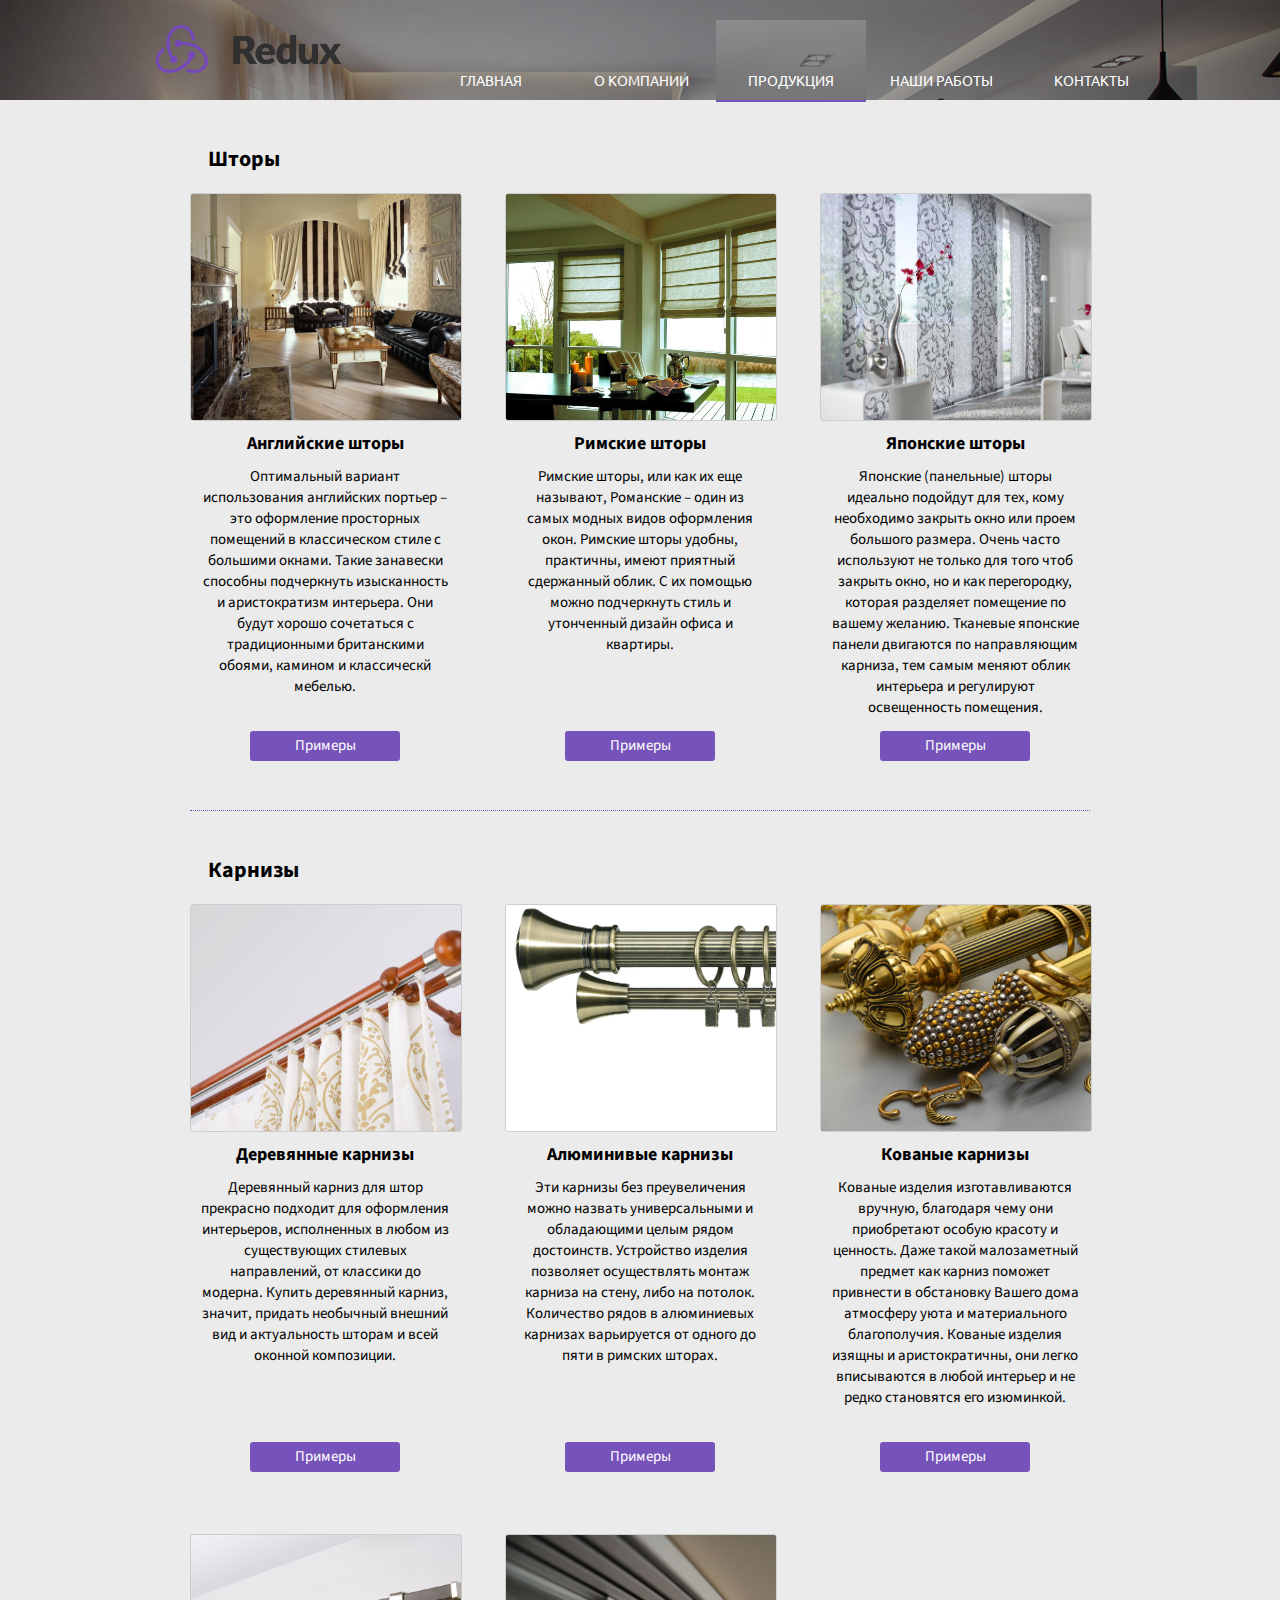
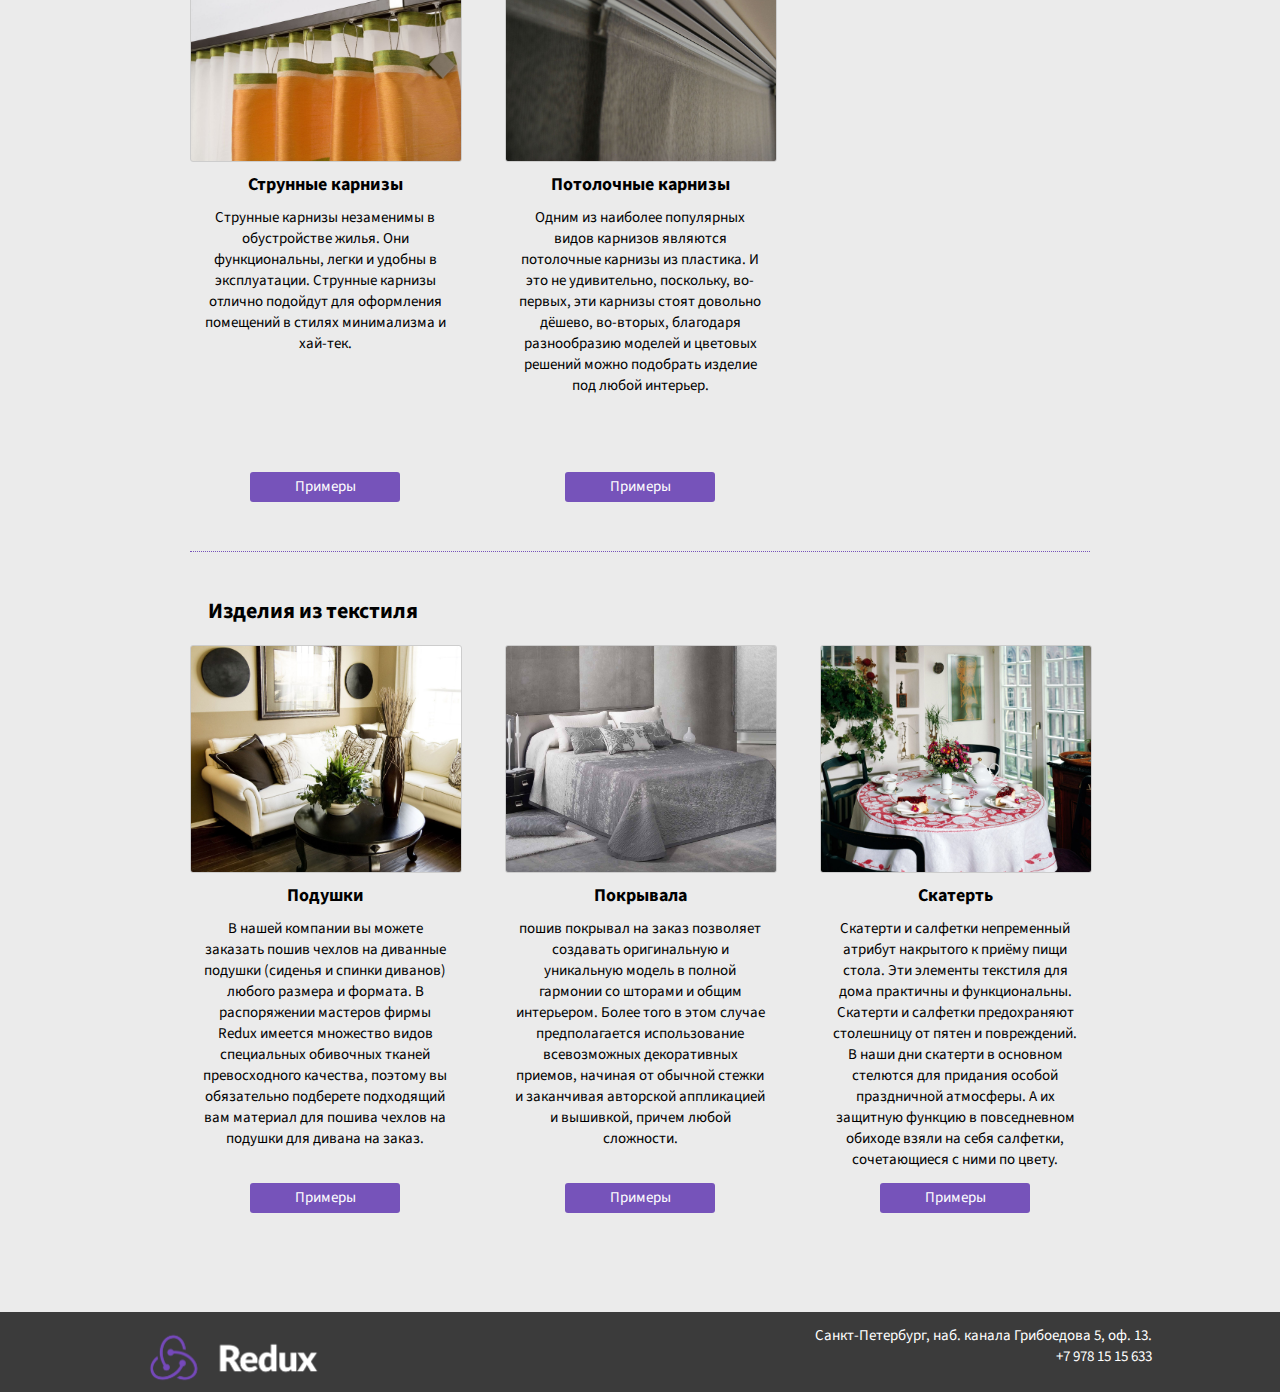
==== Production.html @ b360a22a "commit" ====
<!DOCTYPE html>
<html lang="en">
<head>
    <meta charset="UTF-8">
    <meta http-equiv="Content-type" content="text/html; charset=utf-8">
    <meta http-equiv="X-UA-Compatible" content="IE=Edge">

    <script type="text/javascript">
        <!--//<![CDATA[
        function w_h(){
            var getw_h = document.getElementById("w_h");
            if (getw_h != null || getw_h != undefined) {
                width=document.body.parentElement.clientWidth;
                height=document.body.parentElement.clientHeight;
                getw_h.innerHTML =  " "+width+"  &#215; "+ ""+height+"";
            } else {
                return false;
            }
        };
        window.onresize = function(){
            var getw_h = document.getElementById("w_h");

            if (getw_h != null || getw_h != undefined) {
                width=document.body.parentElement.clientWidth;
                height=document.body.parentElement.clientHeight;
                getw_h.innerHTML =  " "+width+"  &#215; "+ ""+height+"";
            } else {
                return false;
            }
        };
        $(document).ready(function(){
            w_h();
        })
        //]]>-->
    </script>

    <title>Redux</title>

    <link href="CSS/Style.css" rel="stylesheet">
    <link href="CSS/StyleProduction.css" rel="stylesheet">

    <link href="https://fonts.googleapis.com/css?family=Ubuntu" rel="stylesheet">
    <link href="https://fonts.googleapis.com/css?family=Source+Sans+Pro" rel="stylesheet">

    <link rel="icon" href="image/man.ico" type="images/x-icon">
</head>
<body class="bodyProduction">

<div class="headerProduction">
    <div class="headerfonProduction">


        <div class="logo"></div>
        <div class="menu">
            <ul class="main-menu">
                <li><a href="index.html">Главная</a></li>
                <li><a href="About.html">О компании</a></li>
                <li><a id="production" href="Production.html">Продукция</a></li>
                <li><a href="Work.html">Наши работы</a></li>
                <li><a href="Contact.html">Контакты</a></li>
            </ul>
        </div>
    </div>

</div>
<div class="contentProduction">

<div class="curtains">
    <h1>Шторы</h1>
    <div class="curtainsElem ">
        <div class="curtainsElemImg" style="background-image: url(image/english.jpg)"></div>
        <div class="curtainsElemText">
            <h2>Английские шторы</h2>
            <p>Оптимальный вариант использования английских портьер – это оформление просторных помещений в классическом стиле с большими окнами. Такие занавески способны подчеркнуть изысканность и аристократизм интерьера. Они будут хорошо сочетаться с традиционными британскими обоями, камином и классическй мебелью.</p>
            <a href="About.html"></a>
        </div>
        <div class="curtainsElemHref"><a class="button" href="Work.html#englishcurtains"> Примеры</a></div>
    </div>
    <div class="curtainsElem">
        <div class="curtainsElemImg" style="background-image: url(image/rome.jpg)"></div>
        <div class="curtainsElemText">
            <h2>Римские шторы</h2>
            <p>Римские шторы, или как их еще называют, Романские – один из самых модных видов оформления окон. Римские шторы удобны, практичны, имеют приятный сдержанный облик. С их помощью можно подчеркнуть стиль и утонченный дизайн офиса и квартиры.</p>
        </div>
        <div class="curtainsElemHref"><a class="button" href="Work.html#romecurtains"> Примеры</a></div>
    </div>
    <div class="curtainsElem">
        <div class="curtainsElemImg" style="background-image: url(image/japan.jpg)"></div>
        <div class="curtainsElemText">
            <h2>Японские шторы</h2>
            <p>Японские (панельные) шторы идеально подойдут для тех, кому необходимо закрыть окно или проем большого размера. Очень часто используют не только для того чтоб закрыть окно, но и как перегородку, которая разделяет помещение по вашему желанию. Тканевые японские панели двигаются по направляющим карниза, тем самым меняют облик интерьера и регулируют освещенность помещения.</p>
        </div>
        <div class="curtainsElemHref"><input type="button" class="button" value="Примеры" ></div>
    </div>
</div>
<div class="border"></div>
    <div class="curtains" style="margin-bottom: 0">
        <h1>Карнизы</h1>
        <div class="curtainsElem">
            <div class="curtainsElemImg" style="background-image: url(image/wood.jpg)"></div>
            <div class="curtainsElemText">
                <h2>Деревянные карнизы</h2>
                <p>Деревянный карниз для штор прекрасно подходит для оформления интерьеров, исполненных в любом из существующих стилевых направлений, от классики до модерна. Купить деревянный карниз, значит, придать необычный внешний вид и актуальность шторам и всей оконной композиции.</p>
                <a href="About.html"></a>
            </div>
            <div class="curtainsElemHref"><input type="button" class="button" value="Примеры" ></div>
        </div>
        <div class="curtainsElem">
            <div class="curtainsElemImg" style="background-image: url(image/Al.jpg)"></div>
            <div class="curtainsElemText">
                <h2>Алюминивые карнизы</h2>
                <p>Эти карнизы без преувеличения можно назвать универсальными и обладающими целым рядом достоинств. Устройство изделия позволяет осуществлять монтаж карниза на стену, либо на потолок. Количество рядов в алюминиевых карнизах варьируется от одного до пяти в римских шторах.</p>
            </div>
            <div class="curtainsElemHref"><input type="button" class="button" value="Примеры" ></div>
        </div>
        <div class="curtainsElem">
            <div class="curtainsElemImg" style="background-image: url(image/worught.jpg)"></div>
            <div class="curtainsElemText">
                <h2>Кованые карнизы</h2>
                <p>Кованые изделия изготавливаются вручную, благодаря чему они приобретают особую красоту и ценность. Даже такой малозаметный предмет как карниз поможет привнести в обстановку Вашего дома атмосферу уюта и материального благополучия. Кованые изделия изящны и аристократичны, они легко вписываются в любой интерьер и не редко становятся его изюминкой.</p>
            </div>
            <div class="curtainsElemHref"><input type="button" class="button" value="Примеры" ></div>
        </div>
    </div>
    <div class="curtains" style="margin-top: 0">
        <div class="curtainsElem">
            <div class="curtainsElemImg" style="background-image: url(image/string.jpg)"></div>
            <div class="curtainsElemText">
                <h2>Струнные карнизы</h2>
                <p>Струнные карнизы незаменимы в обустройстве жилья. Они функциональны, легки и удобны в эксплуатации. Струнные карнизы отлично подойдут для оформления помещений в стилях минимализма и хай-тек.</p>
                <a href="About.html"></a>
            </div>
            <div class="curtainsElemHref"><input type="button" class="button" value="Примеры" ></div>
        </div>
        <div class="curtainsElem">
            <div class="curtainsElemImg" style="background-image: url(image/roof.jpg)"></div>
            <div class="curtainsElemText">
                <h2>Потолочные карнизы</h2>
                <p>Одним из наиболее популярных видов карнизов являются потолочные карнизы из пластика. И это не удивительно, поскольку, во-первых, эти карнизы стоят довольно дёшево, во-вторых, благодаря разнообразию моделей и цветовых решений можно подобрать изделие под любой интерьер.</p>
            </div>
            <div class="curtainsElemHref"><input type="button" class="button" value="Примеры" ></div>
        </div>
        <div class="curtainsElem">

        </div>
    </div>
    <div class="border"></div>
    <div class="curtains" style="margin-bottom: 0">
        <h1 style="padding-right: 50%">Изделия из текстиля</h1>
        <div class="curtainsElem">
            <div class="curtainsElemImg" style="background-image: url(image/pillow.jpg)"></div>
            <div class="curtainsElemText">
                <h2>Подушки</h2>
                <p>В нашей компании вы можете заказать пошив чехлов на диванные подушки (сиденья и спинки диванов) любого размера и формата. В распоряжении мастеров фирмы Redux имеется множество видов специальных обивочных тканей превосходного качества, поэтому вы обязательно подберете подходящий вам материал для пошива чехлов на подушки для дивана на заказ.</p>
                <a href="About.html"></a>
            </div>
            <div class="curtainsElemHref"><input type="button" class="button" value="Примеры" ></div>
        </div>
        <div class="curtainsElem">
            <div class="curtainsElemImg" style="background-image: url(image/bedspread.jpg)"></div>
            <div class="curtainsElemText">
                <h2>Покрывала</h2>
                <p>пошив покрывал на заказ позволяет создавать оригинальную и уникальную модель в полной гармонии со шторами и общим интерьером. Более того в этом случае предполагается использование всевозможных декоративных приемов, начиная от обычной стежки и заканчивая авторской аппликацией и вышивкой, причем любой сложности.</p>
            </div>
            <div class="curtainsElemHref"><input type="button" class="button" value="Примеры" ></div>
        </div>
        <div class="curtainsElem">
            <div class="curtainsElemImg" style="background-image: url(image/tablecloth.jpg)"></div>
            <div class="curtainsElemText">
                <h2>Скатерть</h2>
                <p>Скатерти и салфетки непременный атрибут накрытого к приёму пищи стола. Эти элементы текстиля для дома практичны и функциональны. Скатерти и салфетки предохраняют столешницу от пятен и повреждений. В наши дни скатерти в основном стелются для придания особой праздничной атмосферы. А их защитную функцию в повседневном обиходе взяли на себя салфетки, сочетающиеся с ними по цвету.</p>
            </div>
            <div class="curtainsElemHref"><input type="button" class="button" value="Примеры" ></div>
        </div>
    </div>

</div>
<div class="footerProduction">

        <div class="logofooter"></div>
        <div class="address">Санкт-Петербург, наб. канала Грибоедова 5, оф. 13.<br>+7 978 15 15 633</div>



</div>
</body>
</html>
---- CSS/Style.css ----
/*БОДИ*/
.w_h{position:fixed;top:10%;right:2px;background:rgba(255,255,255,0.70);font-size:12px;padding:2px;z-index: 5}

    body {
        margin: 0;
        height: auto;
        font-family: 'Source Sans Pro', sans-serif;
    }

    /*ХЕДЕР*/
    .header {
        display: flex;
        flex-direction: column;
        justify-content: flex-start;
        align-items: stretch;
        height: 650px;
        width: 100%;
        min-width: 900px;
        background-image: url(../image/headerfon.jpg);
        background-size: 100% 100%;
        background-repeat: no-repeat;
    }

    .fonopacity {
        height: 150px;
        background-color: black;
        opacity: 0.4;
        position: absolute;
        width: 100%;
    }

    .headerfon {
        height: 100px;
        display: flex;
        flex-direction: row;
        justify-content: center;
        align-items: stretch;
            background-color: rgba(0, 0, 0, 0.41);
    }

    .logo {
        background-image: url(../image/logo.png);
        background-size: 250px 100px;
        background-repeat: no-repeat;
        background-position: center;
        height: 100%;
        width: 25%;
        min-width: 200px;
    }

    /*ХЕДЕР МЕНЮ*/
    .menu {
        display: flex;
        flex-direction: row;
        justify-content: flex-start;
        align-items: flex-end;
        height: 100%;
        width: 60%;
        min-width: 700px;
    }

    .main-menu {
        font-size: 14px;
        font-family: 'Ubuntu', sans-serif;
        margin: 0;
        padding: 0;
        list-style: none;
        height: 100%;
        width: 100%;
        text-transform: uppercase;
        display: flex;
        flex-direction: row;
        justify-content: flex-start;
        align-items: flex-end;
    }

    .main-menu > li {
        position: relative;
        display: inline-block;
        width: 150px;
        height: 80%;
        text-align: center;
    }

    .main-menu a {
        text-decoration: none;
        display: block;
        color: white;
        height: 100%;
        margin: 0 auto;
        line-height: 120px;
    }

    .main-menu a:hover {
        height: 100%;
        border-bottom: solid 2px rgba(118,83,186,1);
        background-color: rgba(175, 175, 175, 0.4);
        background-image: -webkit-linear-gradient(top, rgba(0, 0, 0, 0), rgba(0, 0, 0, 0.2));
        background-image: -moz-linear-gradient(top, rgba(0, 0, 0, 0), rgba(0, 0, 0, 0.2));
        background-image: -o-linear-gradient(top, rgba(0, 0, 0, 0), rgba(0, 0, 0, 0.2));
        background-image: -ms-linear-gradient(top, rgba(0, 0, 0, 0), rgba(0, 0, 0, 0.2));
        background-image: linear-gradient(top, rgba(0, 0, 0, 0), rgba(0, 0, 0, 0.2));
        -webkit-transition: background-color 1.5s ease;
        -moz-transition: background-color 1.5s ease;
        -o-transition: background-color 1.5s ease;
        -ms-transition: background-color 1.5s ease;
        transition: background-color 1.5s ease;
    }

    .main-menu .sub-menu {
        position: absolute;
        display: none;
        width: 180px;
        margin-right: -5px;
        padding: 0;
        list-style: none;
        text-transform: capitalize;
        font-size: 20px;
    }

    .main-menu > li:hover .sub-menu {
        display: block;
        background-color: rgba(0, 0, 0, 0.4);
    }

    #mainpage {
        border-bottom: solid 2px rgba(118,83,186,1);;
        background-color: rgba(175, 175, 175, 0.4);
        background-image: -webkit-linear-gradient(top, rgba(0, 0, 0, 0), rgba(0, 0, 0, 0.2));
        background-image: -moz-linear-gradient(top, rgba(0, 0, 0, 0), rgba(0, 0, 0, 0.2));
        background-image: -o-linear-gradient(top, rgba(0, 0, 0, 0), rgba(0, 0, 0, 0.2));
        background-image: -ms-linear-gradient(top, rgba(0, 0, 0, 0), rgba(0, 0, 0, 0.2));
        background-image: linear-gradient(top, rgba(0, 0, 0, 0), rgba(0, 0, 0, 0.2));
    }

    #about {
        border-bottom: solid 2px rgba(118,83,186,1);;
        background-color: rgba(175, 175, 175, 0.4);
        background-image: -webkit-linear-gradient(top, rgba(0, 0, 0, 0), rgba(0, 0, 0, 0.2));
        background-image: -moz-linear-gradient(top, rgba(0, 0, 0, 0), rgba(0, 0, 0, 0.2));
        background-image: -o-linear-gradient(top, rgba(0, 0, 0, 0), rgba(0, 0, 0, 0.2));
        background-image: -ms-linear-gradient(top, rgba(0, 0, 0, 0), rgba(0, 0, 0, 0.2));
        background-image: linear-gradient(top, rgba(0, 0, 0, 0), rgba(0, 0, 0, 0.2));
    }

    #work {
        border-bottom: solid 2px rgba(118,83,186,1);;
        background-color: rgba(175, 175, 175, 0.4);
        background-image: -webkit-linear-gradient(top, rgba(0, 0, 0, 0), rgba(0, 0, 0, 0.2));
        background-image: -moz-linear-gradient(top, rgba(0, 0, 0, 0), rgba(0, 0, 0, 0.2));
        background-image: -o-linear-gradient(top, rgba(0, 0, 0, 0), rgba(0, 0, 0, 0.2));
        background-image: -ms-linear-gradient(top, rgba(0, 0, 0, 0), rgba(0, 0, 0, 0.2));
        background-image: linear-gradient(top, rgba(0, 0, 0, 0), rgba(0, 0, 0, 0.2));
    }

    #production {
        border-bottom: solid 2px rgba(118,83,186,1);;
        background-color: rgba(175, 175, 175, 0.4);
        background-image: -webkit-linear-gradient(top, rgba(0, 0, 0, 0), rgba(0, 0, 0, 0.2));
        background-image: -moz-linear-gradient(top, rgba(0, 0, 0, 0), rgba(0, 0, 0, 0.2));
        background-image: -o-linear-gradient(top, rgba(0, 0, 0, 0), rgba(0, 0, 0, 0.2));
        background-image: -ms-linear-gradient(top, rgba(0, 0, 0, 0), rgba(0, 0, 0, 0.2));
        background-image: linear-gradient(top, rgba(0, 0, 0, 0), rgba(0, 0, 0, 0.2));
    }

    #contact {
        border-bottom: solid 2px rgba(118,83,186,1);;
        background-color: rgba(175, 175, 175, 0.4);
        background-image: -webkit-linear-gradient(top, rgba(0, 0, 0, 0), rgba(0, 0, 0, 0.2));
        background-image: -moz-linear-gradient(top, rgba(0, 0, 0, 0), rgba(0, 0, 0, 0.2));
        background-image: -o-linear-gradient(top, rgba(0, 0, 0, 0), rgba(0, 0, 0, 0.2));
        background-image: -ms-linear-gradient(top, rgba(0, 0, 0, 0), rgba(0, 0, 0, 0.2));
        background-image: linear-gradient(top, rgba(0, 0, 0, 0), rgba(0, 0, 0, 0.2));
    }

    /*КОНТЕНТ МАИНПАГЕ*/
    .content {
        display: flex;
        flex-direction: column;
        justify-content: flex-start;
        align-items: center;
        height: 55%;
        width: 100%;
        min-width: 900px;
        background-color: #ebebeb;
        padding-bottom: 100px;
    }

    .head {
        color: black;
        width: 900px;
        text-align: left;
        margin-top: 1%;
        margin-bottom: 1%;
        font-size: 22px;
        font-weight: bold;

    }

    .image {
        background-image: url(../image/content.jpg);
        width: 900px;
        height: 200px;
        background-size: cover;
        border: solid 0.5px #cdcdcd;
        border-radius: 3px;
    }

    .frame {
        width: 900px;
        background-color: rgb(255, 255, 255);
        border: solid 0.5px #cdcdcd;
        border-radius: 3px;
        margin-top: 2%;
    }

    .text {
        padding: 18px;
        font-size: 15px;
        font-family: 'Source Sans Pro', sans-serif;

    }

    .button {
        margin-top: 1%;
        border-radius: 3px;
        width: 48%;
        display: flex;
        flex-direction: row;
        justify-content: center;
        align-items: center;
        height: 4%;

    }

    input {
        padding: 8px;
        width: 170%;
        margin-left: -40%;
        background-color: rgba(118,83,186,1);;
        border: none;
        color: white;
        font-size: 16px;
    }

    a input:hover {
        background-color: rgba(0, 0, 0, 0.71);

    }

    /*ФУТЕР*/
    .footer {
        background-color: rgba(0, 0, 0, 0.77);
        height: 80px;
        width: 100%;
        min-width: 900px;
        display: flex;
        flex-direction: row;
        justify-content: space-between;
        align-items: flex-start;
        font-size: 15px;
        color: white;
    }

    .address {
        padding-top: 1%;
        margin-right: 10%;
        text-align: right;
    }

    .logofooter {
        background-image: url(../image/logofooter.png);
        background-size: cover;
        width: 225px;
        height: 100%;
        margin-left: 10%;
    }
---- CSS/StyleProduction.css ----
/*БОДИ*/
.bodyProduction {
    margin: 0;
    height: auto !important;
    max-height: 2000px;
    min-width: 900px;
    font-family: 'Source Sans Pro', sans-serif;
}

/*ХЕДЕР*/
.headerProduction {
    display: flex;
    flex-direction: column;
    justify-content: flex-start;
    align-items: stretch;
    height: 100px;
    width: 100%;
    background-image: url(../image/headerfon.jpg);
    background-size: 100%;
    background-repeat: no-repeat;
}
.headerfonProduction {
    height: 100%;
    display: flex;
    flex-direction: row;
    justify-content: center;
    align-items: stretch;
    background-color: rgba(0, 0, 0, 0.41);
}
/*КОНТЕНТ*/
.contentProduction{
    height: 81.6%;
    display: flex;
    flex-direction:column;
    justify-content: center;
    align-items: center;
    background-color: #ebebeb;
    padding-bottom: 100px;
}
h1{
    padding-left: 2%;
    padding-right: 84%;
    padding-bottom: 5px;
    margin: 0;
    font-size: 22px;
}
h2{
    font-size: 18px;
    text-align: left;
}
.curtains{
    display: flex;
    flex-wrap: wrap;
    flex-direction: row;
    justify-content: space-between;
    align-items: flex-end;
    width: 900px;
    height: 630px;
    margin-bottom: 50px;
    margin-top: 30px;
}
.curtainsElem{
    display: flex;
    flex-direction: column;
    justify-content: center;
    align-items: stretch;
    width: 30%;
    height: 90%;
}
.curtainsElemHref>input{
    width: 150px;
    height: 30px;
    margin: 0 !important;
    padding: 0 !important;
    background-color: rgba(118,83,186,1);
}
.curtainsElemImg{
    width: 100%;
    height: 40%;
    background-size: cover;
    border: solid 0.5px #cdcdcd;
    border-radius: 3px;

}
.curtainsElemText{
    width: 100%;
    height: 55%;
    font-size: 15px;
    font-family: 'Source Sans Pro', sans-serif;
    display: flex;
    flex-direction: column;
    justify-content: flex-start;
    align-items: center;

}
.curtainsElemText>p{
    padding: 0 10px;
    margin: 0;
    text-align: center;

}
.curtainsElemText>h2{
    padding: 10px 10px;
    margin: 0;
}
.curtainsElemHref{
    display: flex;
    flex-direction: row;
    justify-content: center;
    align-items: center;
    width: 100%;
    height: 5%;

}
.border{
    width: 900px;
    border-bottom: 0.5px dotted rgba(118,83,186,1);
}
.button{
    width: 150px;
    height: 30px;
    margin: 0 !important;
    padding: 0 !important;
    background-color: rgba(118,83,186,1);
    color: white;
    font-size: 15px;
    text-decoration: none;
    font-family: 'Source Sans Pro', sans-serif;

}
/*ФУУТЕР*/
.footerProduction{
    background-color: rgba(0, 0, 0, 0.77);
    height: 80px;
    width: 100%;
    display: flex;
    flex-direction: row;
    justify-content: space-between;
    align-items: flex-start;
    font-size: 15px ;
    color: white;
}
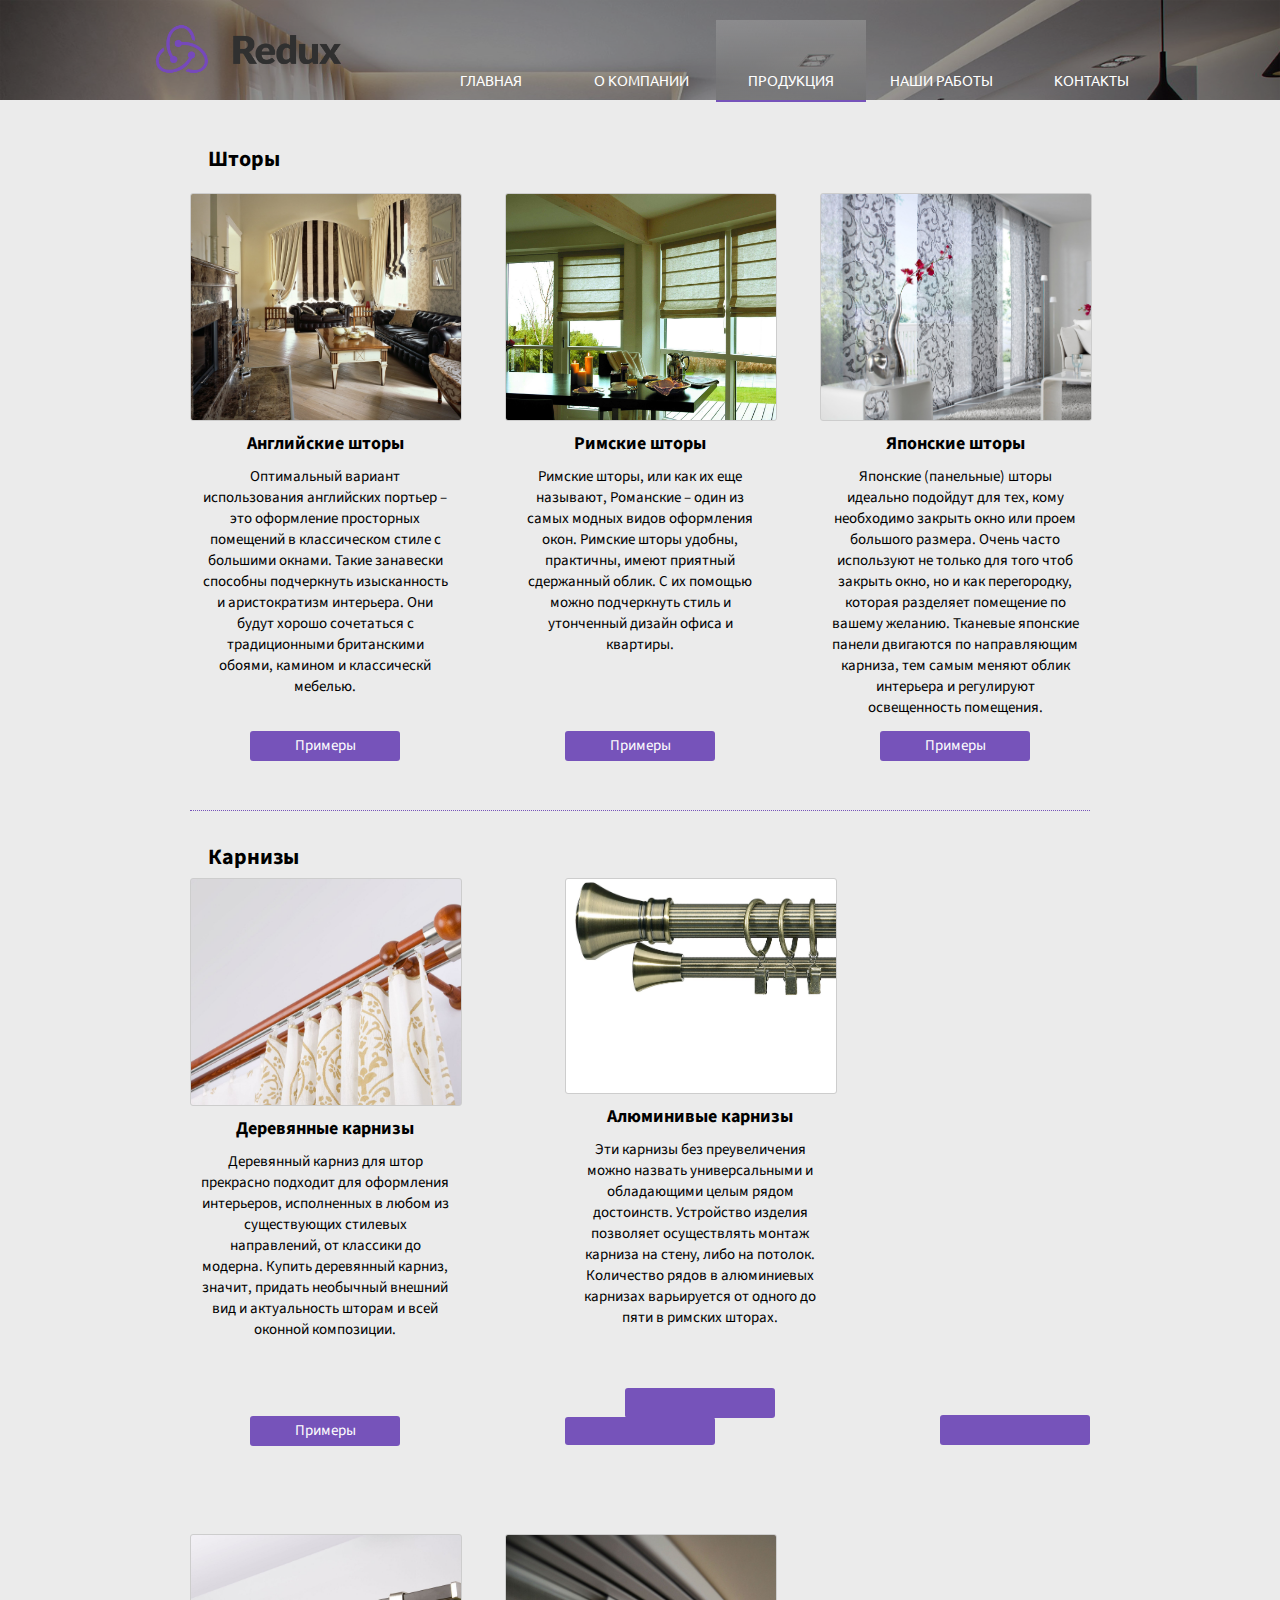
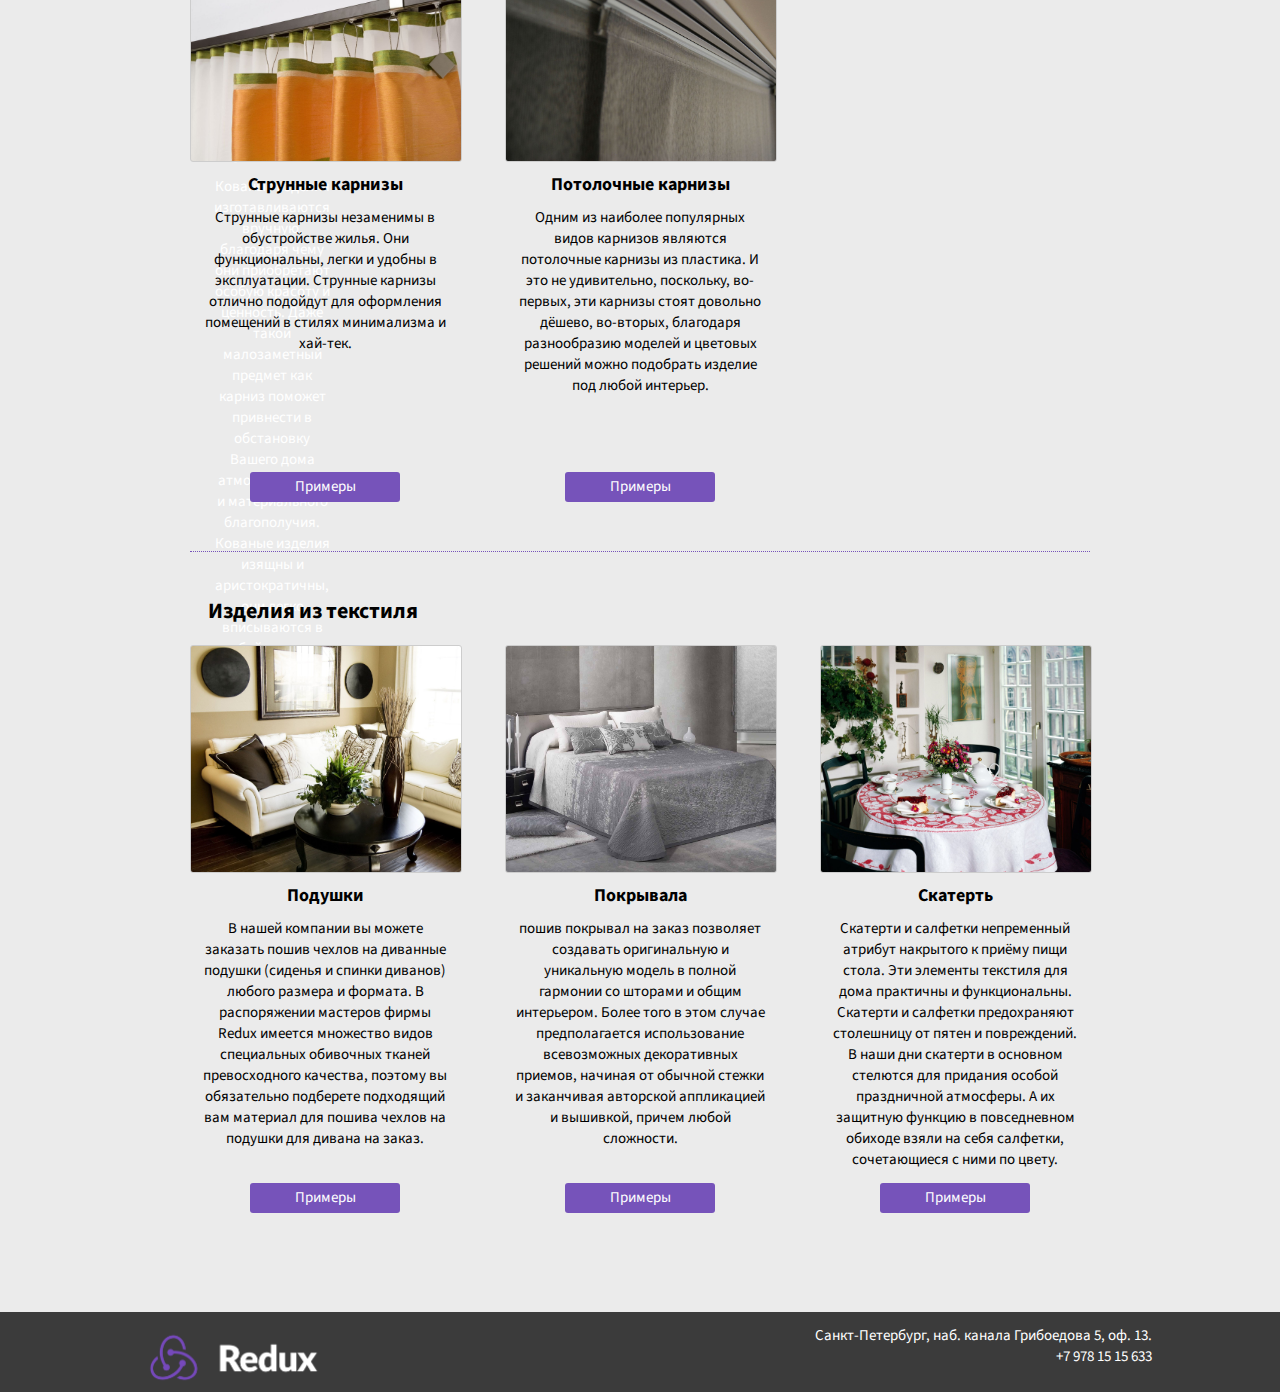
==== commit ccca4037: "commit" ====
--- a/Production.html
+++ b/Production.html
@@ -90,7 +90,7 @@
             <h2>Японские шторы</h2>
             <p>Японские (панельные) шторы идеально подойдут для тех, кому необходимо закрыть окно или проем большого размера. Очень часто используют не только для того чтоб закрыть окно, но и как перегородку, которая разделяет помещение по вашему желанию. Тканевые японские панели двигаются по направляющим карниза, тем самым меняют облик интерьера и регулируют освещенность помещения.</p>
         </div>
-        <div class="curtainsElemHref"><input type="button" class="button" value="Примеры" ></div>
+        <div class="curtainsElemHref"><a class="button" href="Work.html#japancurtains"> Примеры</a></div>
     </div>
 </div>
 <div class="border"></div>
@@ -103,7 +103,7 @@
                 <p>Деревянный карниз для штор прекрасно подходит для оформления интерьеров, исполненных в любом из существующих стилевых направлений, от классики до модерна. Купить деревянный карниз, значит, придать необычный внешний вид и актуальность шторам и всей оконной композиции.</p>
                 <a href="About.html"></a>
             </div>
-            <div class="curtainsElemHref"><input type="button" class="button" value="Примеры" ></div>
+            <div class="curtainsElemHref"><a class="button" href="Work.html#wood"> Примеры</a></div>
         </div>
         <div class="curtainsElem">
             <div class="curtainsElemImg" style="background-image: url(image/Al.jpg)"></div>
@@ -111,7 +111,7 @@
                 <h2>Алюминивые карнизы</h2>
                 <p>Эти карнизы без преувеличения можно назвать универсальными и обладающими целым рядом достоинств. Устройство изделия позволяет осуществлять монтаж карниза на стену, либо на потолок. Количество рядов в алюминиевых карнизах варьируется от одного до пяти в римских шторах.</p>
             </div>
-            <div class="curtainsElemHref"><input type="button" class="button" value="Примеры" ></div>
+            <div class="curtainsElemHref"><a class="button" href="Work.html#AL"></div>
         </div>
         <div class="curtainsElem">
             <div class="curtainsElemImg" style="background-image: url(image/worught.jpg)"></div>
@@ -119,7 +119,7 @@
                 <h2>Кованые карнизы</h2>
                 <p>Кованые изделия изготавливаются вручную, благодаря чему они приобретают особую красоту и ценность. Даже такой малозаметный предмет как карниз поможет привнести в обстановку Вашего дома атмосферу уюта и материального благополучия. Кованые изделия изящны и аристократичны, они легко вписываются в любой интерьер и не редко становятся его изюминкой.</p>
             </div>
-            <div class="curtainsElemHref"><input type="button" class="button" value="Примеры" ></div>
+            <div class="curtainsElemHref"><a class="button" href="Work.html#worught">Примеры</a></div>
         </div>
     </div>
     <div class="curtains" style="margin-top: 0">
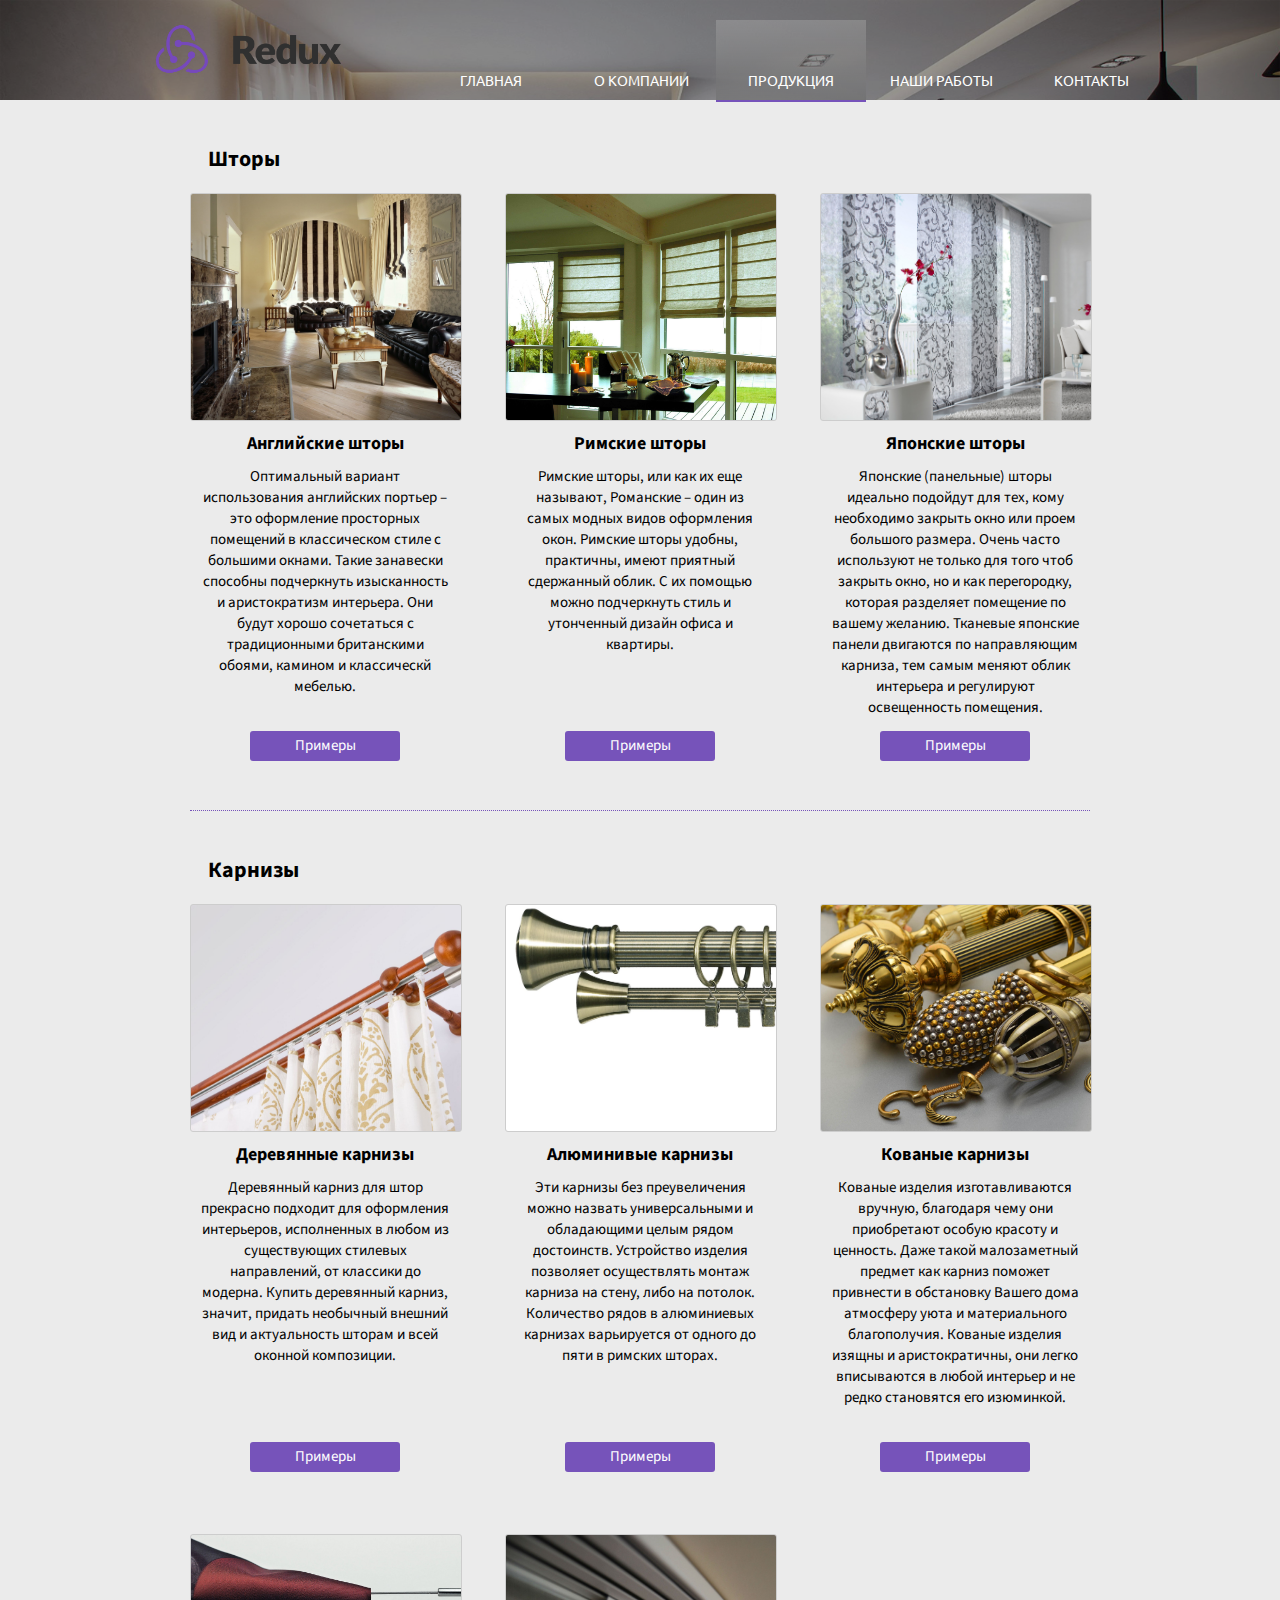
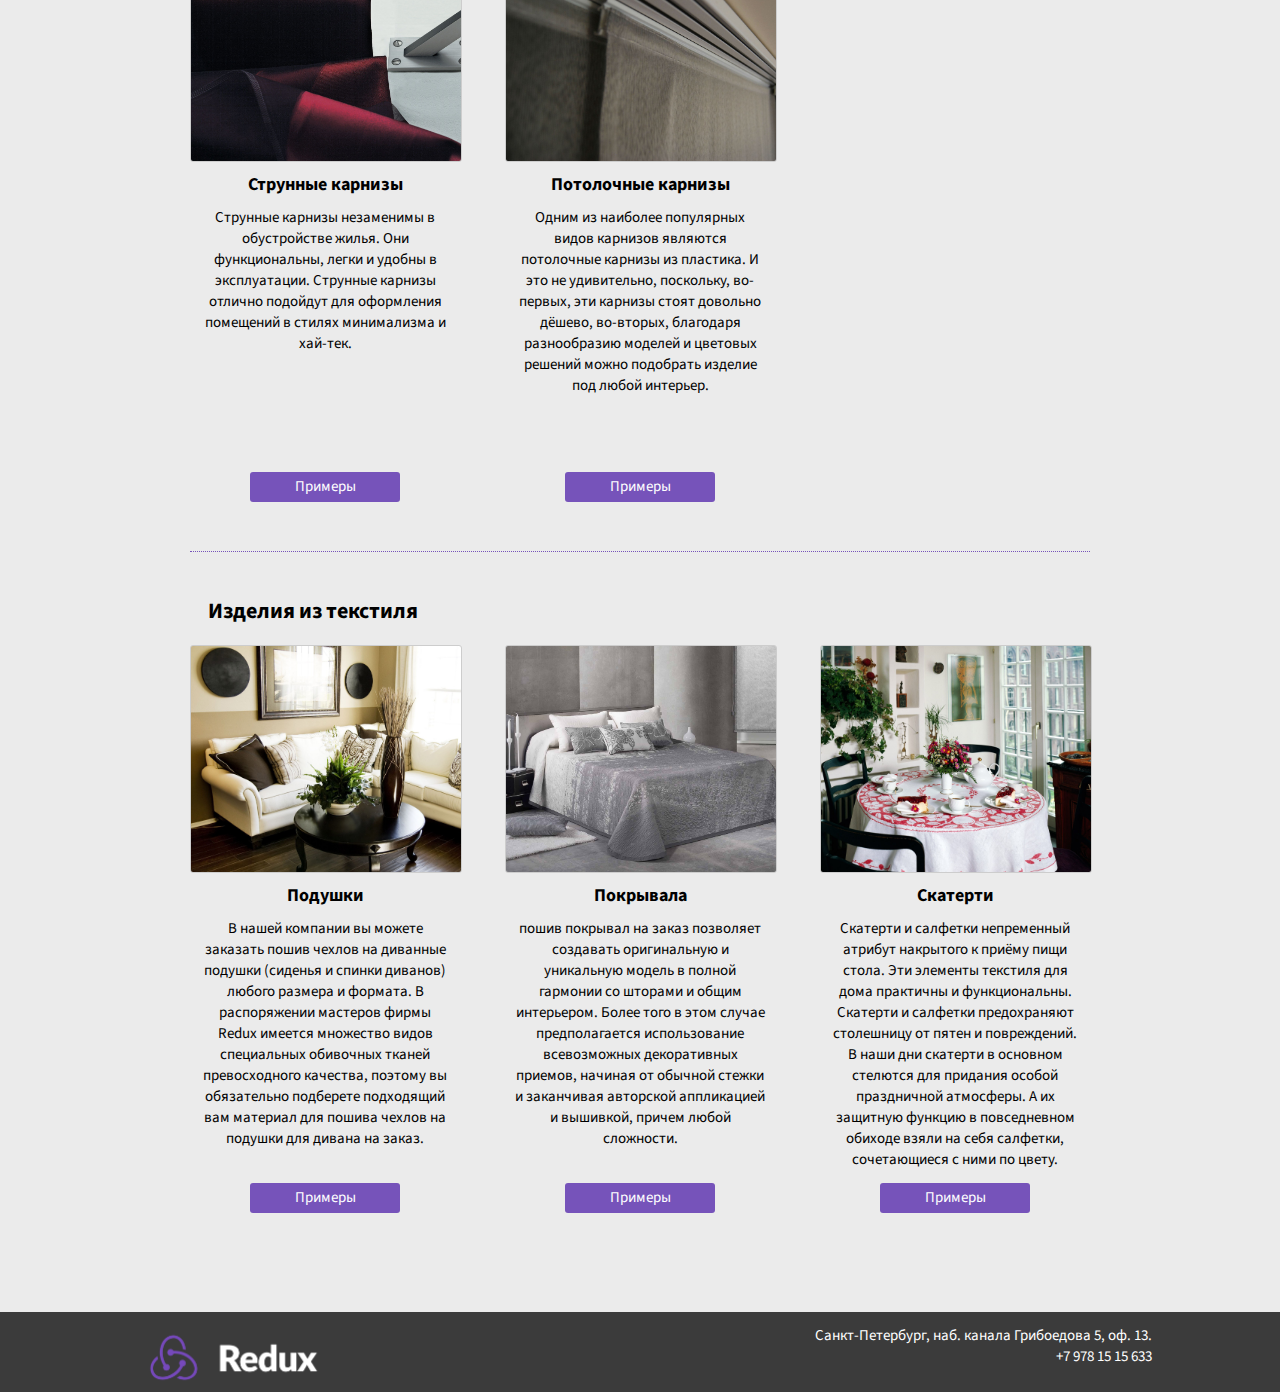
==== commit 6afc1290: "commit" ====
--- a/Production.html
+++ b/Production.html
@@ -111,7 +111,7 @@
                 <h2>Алюминивые карнизы</h2>
                 <p>Эти карнизы без преувеличения можно назвать универсальными и обладающими целым рядом достоинств. Устройство изделия позволяет осуществлять монтаж карниза на стену, либо на потолок. Количество рядов в алюминиевых карнизах варьируется от одного до пяти в римских шторах.</p>
             </div>
-            <div class="curtainsElemHref"><a class="button" href="Work.html#AL"></div>
+            <div class="curtainsElemHref"><a class="button" href="Work.html#AL">Примеры</a></div>
         </div>
         <div class="curtainsElem">
             <div class="curtainsElemImg" style="background-image: url(image/worught.jpg)"></div>
@@ -130,7 +130,7 @@
                 <p>Струнные карнизы незаменимы в обустройстве жилья. Они функциональны, легки и удобны в эксплуатации. Струнные карнизы отлично подойдут для оформления помещений в стилях минимализма и хай-тек.</p>
                 <a href="About.html"></a>
             </div>
-            <div class="curtainsElemHref"><input type="button" class="button" value="Примеры" ></div>
+            <div class="curtainsElemHref"><a class="button" href="Work.html#String">Примеры</a></div>
         </div>
         <div class="curtainsElem">
             <div class="curtainsElemImg" style="background-image: url(image/roof.jpg)"></div>
@@ -138,7 +138,7 @@
                 <h2>Потолочные карнизы</h2>
                 <p>Одним из наиболее популярных видов карнизов являются потолочные карнизы из пластика. И это не удивительно, поскольку, во-первых, эти карнизы стоят довольно дёшево, во-вторых, благодаря разнообразию моделей и цветовых решений можно подобрать изделие под любой интерьер.</p>
             </div>
-            <div class="curtainsElemHref"><input type="button" class="button" value="Примеры" ></div>
+            <div class="curtainsElemHref"><a class="button" href="Work.html#Roof">Примеры</a></div>
         </div>
         <div class="curtainsElem">
 
@@ -154,7 +154,7 @@
                 <p>В нашей компании вы можете заказать пошив чехлов на диванные подушки (сиденья и спинки диванов) любого размера и формата. В распоряжении мастеров фирмы Redux имеется множество видов специальных обивочных тканей превосходного качества, поэтому вы обязательно подберете подходящий вам материал для пошива чехлов на подушки для дивана на заказ.</p>
                 <a href="About.html"></a>
             </div>
-            <div class="curtainsElemHref"><input type="button" class="button" value="Примеры" ></div>
+            <div class="curtainsElemHref"><a class="button" href="Work.html#Pillow">Примеры</a></div>
         </div>
         <div class="curtainsElem">
             <div class="curtainsElemImg" style="background-image: url(image/bedspread.jpg)"></div>
@@ -162,23 +162,24 @@
                 <h2>Покрывала</h2>
                 <p>пошив покрывал на заказ позволяет создавать оригинальную и уникальную модель в полной гармонии со шторами и общим интерьером. Более того в этом случае предполагается использование всевозможных декоративных приемов, начиная от обычной стежки и заканчивая авторской аппликацией и вышивкой, причем любой сложности.</p>
             </div>
-            <div class="curtainsElemHref"><input type="button" class="button" value="Примеры" ></div>
+            <div class="curtainsElemHref"><a class="button" href="Work.html#Overlay">Примеры</a></div>
         </div>
         <div class="curtainsElem">
             <div class="curtainsElemImg" style="background-image: url(image/tablecloth.jpg)"></div>
             <div class="curtainsElemText">
-                <h2>Скатерть</h2>
+                <h2>Скатерти</h2>
                 <p>Скатерти и салфетки непременный атрибут накрытого к приёму пищи стола. Эти элементы текстиля для дома практичны и функциональны. Скатерти и салфетки предохраняют столешницу от пятен и повреждений. В наши дни скатерти в основном стелются для придания особой праздничной атмосферы. А их защитную функцию в повседневном обиходе взяли на себя салфетки, сочетающиеся с ними по цвету.</p>
             </div>
-            <div class="curtainsElemHref"><input type="button" class="button" value="Примеры" ></div>
+            <div class="curtainsElemHref"><a class="button" href="Work.html#Tablecloth">Примеры</a></div>
         </div>
     </div>
+</div>
 
 </div>
 <div class="footerProduction">
 
-        <div class="logofooter"></div>
-        <div class="address">Санкт-Петербург, наб. канала Грибоедова 5, оф. 13.<br>+7 978 15 15 633</div>
+    <div class="logofooter"></div>
+    <div class="address">Санкт-Петербург, наб. канала Грибоедова 5, оф. 13.<br>+7 978 15 15 633</div>
 
 
 
--- a/CSS/Style.css
+++ b/CSS/Style.css
@@ -9,16 +9,12 @@
 
     /*ХЕДЕР*/
     .header {
-        display: flex;
-        flex-direction: column;
-        justify-content: flex-start;
-        align-items: stretch;
         height: 650px;
         width: 100%;
         min-width: 900px;
-        background-image: url(../image/headerfon.jpg);
+       /* background-image: url(../image/headerfon.jpg);
         background-size: 100% 100%;
-        background-repeat: no-repeat;
+        background-repeat: no-repeat;*/
     }
 
     .fonopacity {
@@ -30,12 +26,15 @@
     }
 
     .headerfon {
+        position: absolute;
         height: 100px;
+        width: 100%;
         display: flex;
         flex-direction: row;
         justify-content: center;
         align-items: stretch;
             background-color: rgba(0, 0, 0, 0.41);
+        z-index: 2;
     }
 
     .logo {
@@ -47,6 +46,134 @@
         width: 25%;
         min-width: 200px;
     }
+.swiper-slide {
+    text-align: center;
+    font-size: 18px;
+    /* Center slide text vertically */
+    display: -webkit-box;
+    display: -ms-flexbox;
+    display: -webkit-flex;
+    display: flex;
+    -webkit-box-pack: center;
+    -ms-flex-pack: center;
+    -webkit-justify-content: center;
+    justify-content: center;
+    -webkit-box-align: center;
+    -ms-flex-align: center;
+    -webkit-align-items: center;
+    align-items: center;
+   z-index: 1;
+    background-size: 100% 100%;
+}
+.swiper-container{
+
+}
+.swiper-wrapper{
+
+}
+.rightImg{
+    height: 100%;
+    width: 17%;
+    -webkit-filter: brightness(80%);
+    -moz-filter: brightness(80%);
+    -o-filter: brightness(80%);
+    -khtml-filter: brightness(80%);
+
+}
+.centerImg>span{
+    width: 900px;
+    font-weight: 500;
+    text-shadow: 2px 1px 2px rgba(0,0,0,1);
+}
+.white{
+    color: black;
+    text-shadow: 2px 1px 2px rgb(255, 255, 255)!important;
+
+}
+
+.centerImg{
+    height: 100%;
+    min-width: 1280px;
+    font-family: 'Source Sans Pro', sans-serif;
+    font-size: 25px;
+    color: white;
+    display: flex;
+    flex-direction: row;
+    justify-content: center;
+    align-items: center;
+    -webkit-filter: brightness(80%);
+    -moz-filter: brightness(80%);
+    -o-filter: brightness(80%);
+    -khtml-filter: brightness(80%);
+
+
+}
+.leftImg{
+    height: 100%;
+    width: 17%;
+    -webkit-filter: brightness(80%);
+    -moz-filter: brightness(80%);
+    -o-filter: brightness(80%);
+    -khtml-filter: brightness(80%);
+
+}
+.img1left{
+    background-image: url(../image/headerfonleft.jpg);
+    background-size: 315px 100%;
+    background-position: center right;
+    background-repeat: no-repeat;
+    overflow: hidden;
+
+
+}
+.img1center{
+    background-image: url(../image/headerfoncenter.jpg);
+    background-size: 100% 100%;
+
+}
+.img1right{
+    background-image: url(../image/headerfonright.jpg);
+    background-size: 350px 100%;
+    background-repeat: no-repeat;
+    overflow: hidden;
+}
+
+.img2left{
+    background-image: url(../image/header2left.jpg);
+    background-size: 315px 100%;
+    background-position: center right;
+    background-repeat: no-repeat;
+    overflow: hidden;
+}
+.img2center{
+    background-image: url(../image/header2center.jpg);
+    background-size: 100% 100%;
+}
+.img2right{
+    background-image: url(../image/header2right.jpg);
+    background-size: 350px 100%;
+    background-repeat: no-repeat;
+    overflow: hidden;
+}
+
+.img3left{
+    background-image: url(../image/header3left.jpg);
+    background-size: 315px 100%;
+    background-position: center right;
+    background-repeat: no-repeat;
+    overflow: hidden;
+}
+.img3center{
+    background-image: url(../image/header3center.jpg);
+    background-size: 100% 100%;
+}
+.img3right{
+    background-image: url(../image/header3right.jpg);
+    background-size: 350px 100%;
+    background-repeat: no-repeat;
+    overflow: hidden;
+}
+
 
     /*ХЕДЕР МЕНЮ*/
     .menu {
